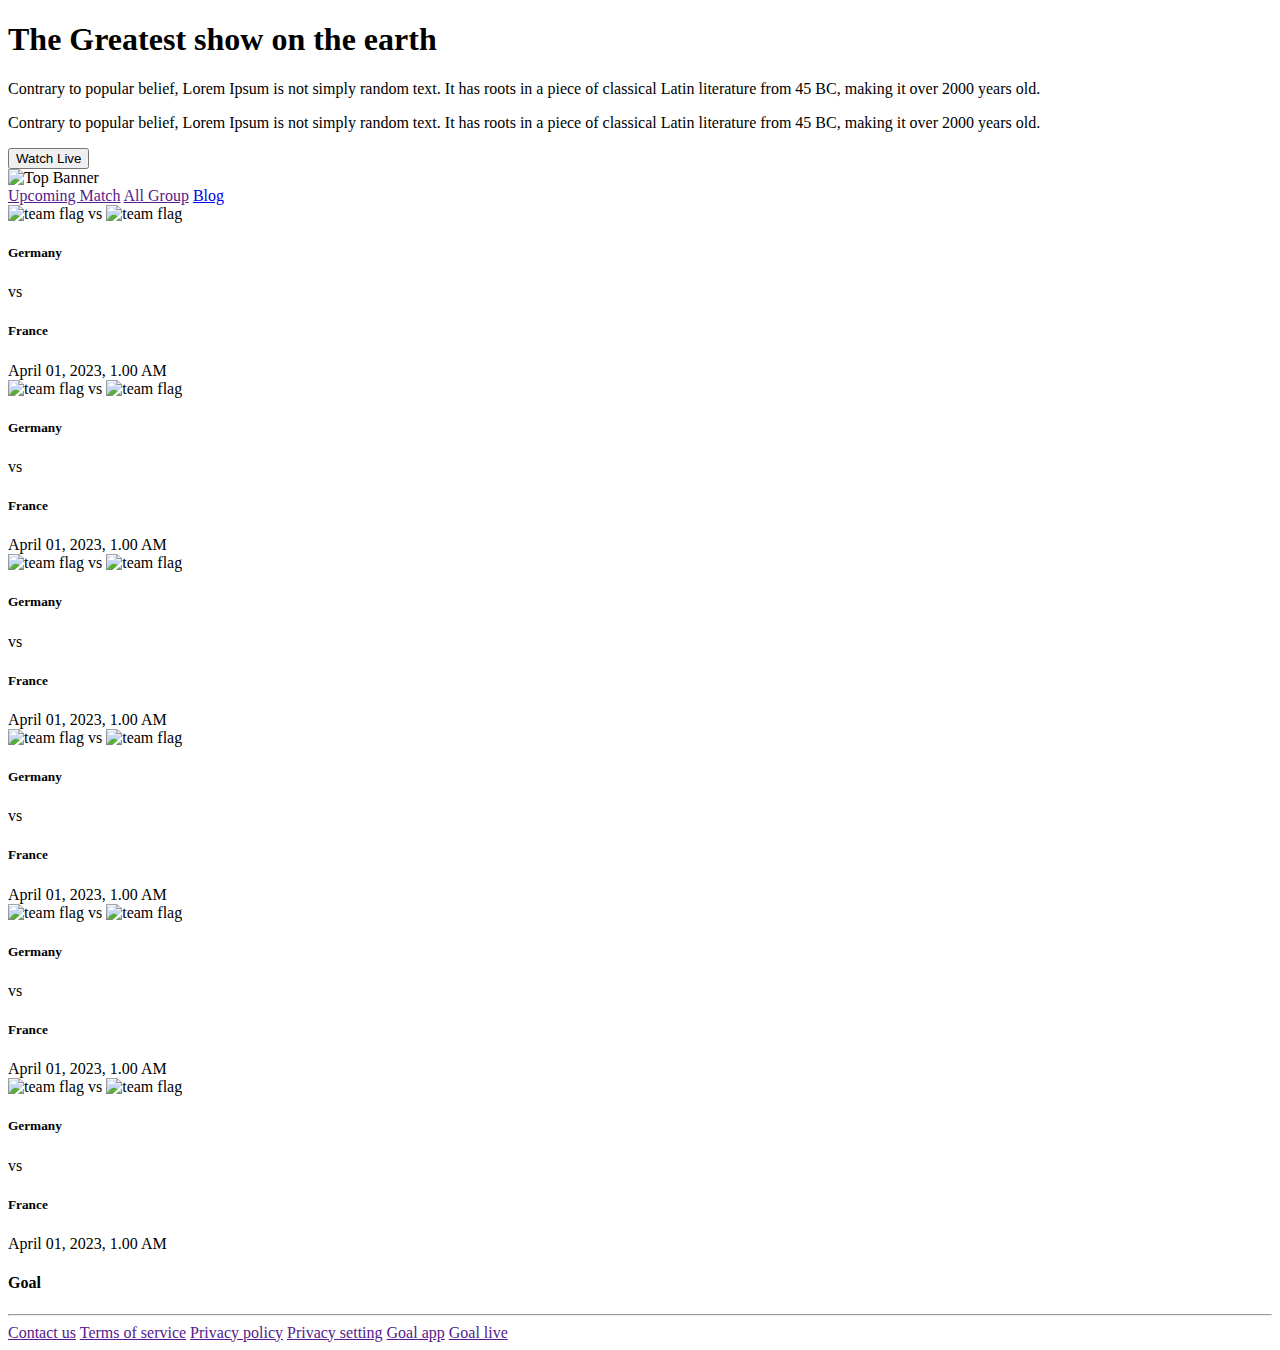
==== another page/upcoming-match.html @ c01456f8 "fix issues" ====
<!DOCTYPE html>
<html lang="en">
  <head>
    <meta charset="UTF-8" />
    <meta http-equiv="X-UA-Compatible" content="IE=edge" />
    <meta name="viewport" content="width=device-width, initial-scale=1.0" />
    <title>Goal 2022</title>
    <!-- font awesome -->
    <link
      rel="stylesheet"
      href="https://cdnjs.cloudflare.com/ajax/libs/font-awesome/6.1.1/css/all.min.css"
      integrity="sha512-KfkfwYDsLkIlwQp6LFnl8zNdLGxu9YAA1QvwINks4PhcElQSvqcyVLLD9aMhXd13uQjoXtEKNosOWaZqXgel0g=="
      crossorigin="anonymous"
      referrerpolicy="no-referrer"
    />

    <!-- css stylesheet -->
    <link rel="stylesheet" href="css/style.css" />
  </head>
  <body>
    <header>
      <div class="container">
        <!-- banner section -->
        <div id="banner">
          <div id="banner-text" class="one-half">
            <h1 class="title banner-title">The Greatest show on the earth</h1>
            <p class="banner-subtitle">
              Contrary to popular belief, Lorem Ipsum is not simply random text.
              It has roots in a piece of classical Latin literature from 45 BC,
              making it over 2000 years old.
            </p>
            <p class="banner-subtitle truncate">
              Contrary to popular belief, Lorem Ipsum is not simply random text.
              It has roots in a piece of classical Latin literature from 45 BC,
              making it over 2000 years old.
            </p>
            <button class="btn banner-btn">
              Watch Live <i class="fa-solid fa-arrow-right"></i>
            </button>
          </div>
          <div id="banner-img" class="one-half">
            <img src="images/banner-img.png" alt="Top Banner" />
          </div>
        </div>
      </div>
    </header>
    <main>
      <section>
        <div class="container">
          <!-- upcoming match section -->
          <div id="upcoming-match">
            <div id="tab-menu">
              <div class="menu">
                <a href="" class="btn menu-btn current">Upcoming Match</a>
                <a href="" class="btn menu-btn">All Group</a>
                <a href="../index.html" class="btn menu-btn">Blog</a>
              </div>
            </div>
            <!-- all matchs -->
            <div id="matchs">
              <div class="match">
                <div class="match-team-flag">
                  <img src="images/germany-flag.png" alt="team flag" />
                  <span>vs</span>
                  <img src="images/france-flag.png" alt="team flag" />
                </div>

                <div class="match-team-info">
                  <h5 class="team01">Germany</h5>
                  <span>vs</span>
                  <h5 class="team02">France</h5>
                </div>
                <div class="match-time">
                  <span>April 01, 2023, 1.00 AM</span>
                </div>
              </div>
              <div class="match">
                <div class="match-team-flag">
                  <img src="images/germany-flag.png" alt="team flag" />
                  <span>vs</span>
                  <img src="images/france-flag.png" alt="team flag" />
                </div>

                <div class="match-team-info">
                  <h5 class="team01">Germany</h5>
                  <span>vs</span>
                  <h5 class="team02">France</h5>
                </div>
                <div class="match-time">
                  <span>April 01, 2023, 1.00 AM</span>
                </div>
              </div>
              <div class="match">
                <div class="match-team-flag">
                  <img src="images/germany-flag.png" alt="team flag" />
                  <span>vs</span>
                  <img src="images/france-flag.png" alt="team flag" />
                </div>

                <div class="match-team-info">
                  <h5 class="team01">Germany</h5>
                  <span>vs</span>
                  <h5 class="team02">France</h5>
                </div>
                <div class="match-time">
                  <span>April 01, 2023, 1.00 AM</span>
                </div>
              </div>
              <div class="match">
                <div class="match-team-flag">
                  <img src="images/germany-flag.png" alt="team flag" />
                  <span>vs</span>
                  <img src="images/france-flag.png" alt="team flag" />
                </div>

                <div class="match-team-info">
                  <h5 class="team01">Germany</h5>
                  <span>vs</span>
                  <h5 class="team02">France</h5>
                </div>
                <div class="match-time">
                  <span>April 01, 2023, 1.00 AM</span>
                </div>
              </div>
              <div class="match">
                <div class="match-team-flag">
                  <img src="images/germany-flag.png" alt="team flag" />
                  <span>vs</span>
                  <img src="images/france-flag.png" alt="team flag" />
                </div>

                <div class="match-team-info">
                  <h5 class="team01">Germany</h5>
                  <span>vs</span>
                  <h5 class="team02">France</h5>
                </div>
                <div class="match-time">
                  <span>April 01, 2023, 1.00 AM</span>
                </div>
              </div>
              <div class="match">
                <div class="match-team-flag">
                  <img src="images/germany-flag.png" alt="team flag" />
                  <span>vs</span>
                  <img src="images/france-flag.png" alt="team flag" />
                </div>

                <div class="match-team-info">
                  <h5 class="team01">Germany</h5>
                  <span>vs</span>
                  <h5 class="team02">France</h5>
                </div>
                <div class="match-time">
                  <span>April 01, 2023, 1.00 AM</span>
                </div>
              </div>
            </div>
          </div>
        </div>
      </section>
    </main>
    <footer>
      <div class="container">
        <!-- footer section -->
        <h4 class="section-title">Goal</h4>
        <hr />
        <!-- footer menu -->
        <div class="footer-menu">
          <a href="">Contact us</a>
          <a href="">Terms of service</a>
          <a href="">Privacy policy</a>
          <a href="">Privacy setting</a>
          <a href="">Goal app</a>
          <a href="">Goal live</a>
        </div>
      </div>
    </footer>
  </body>
</html>
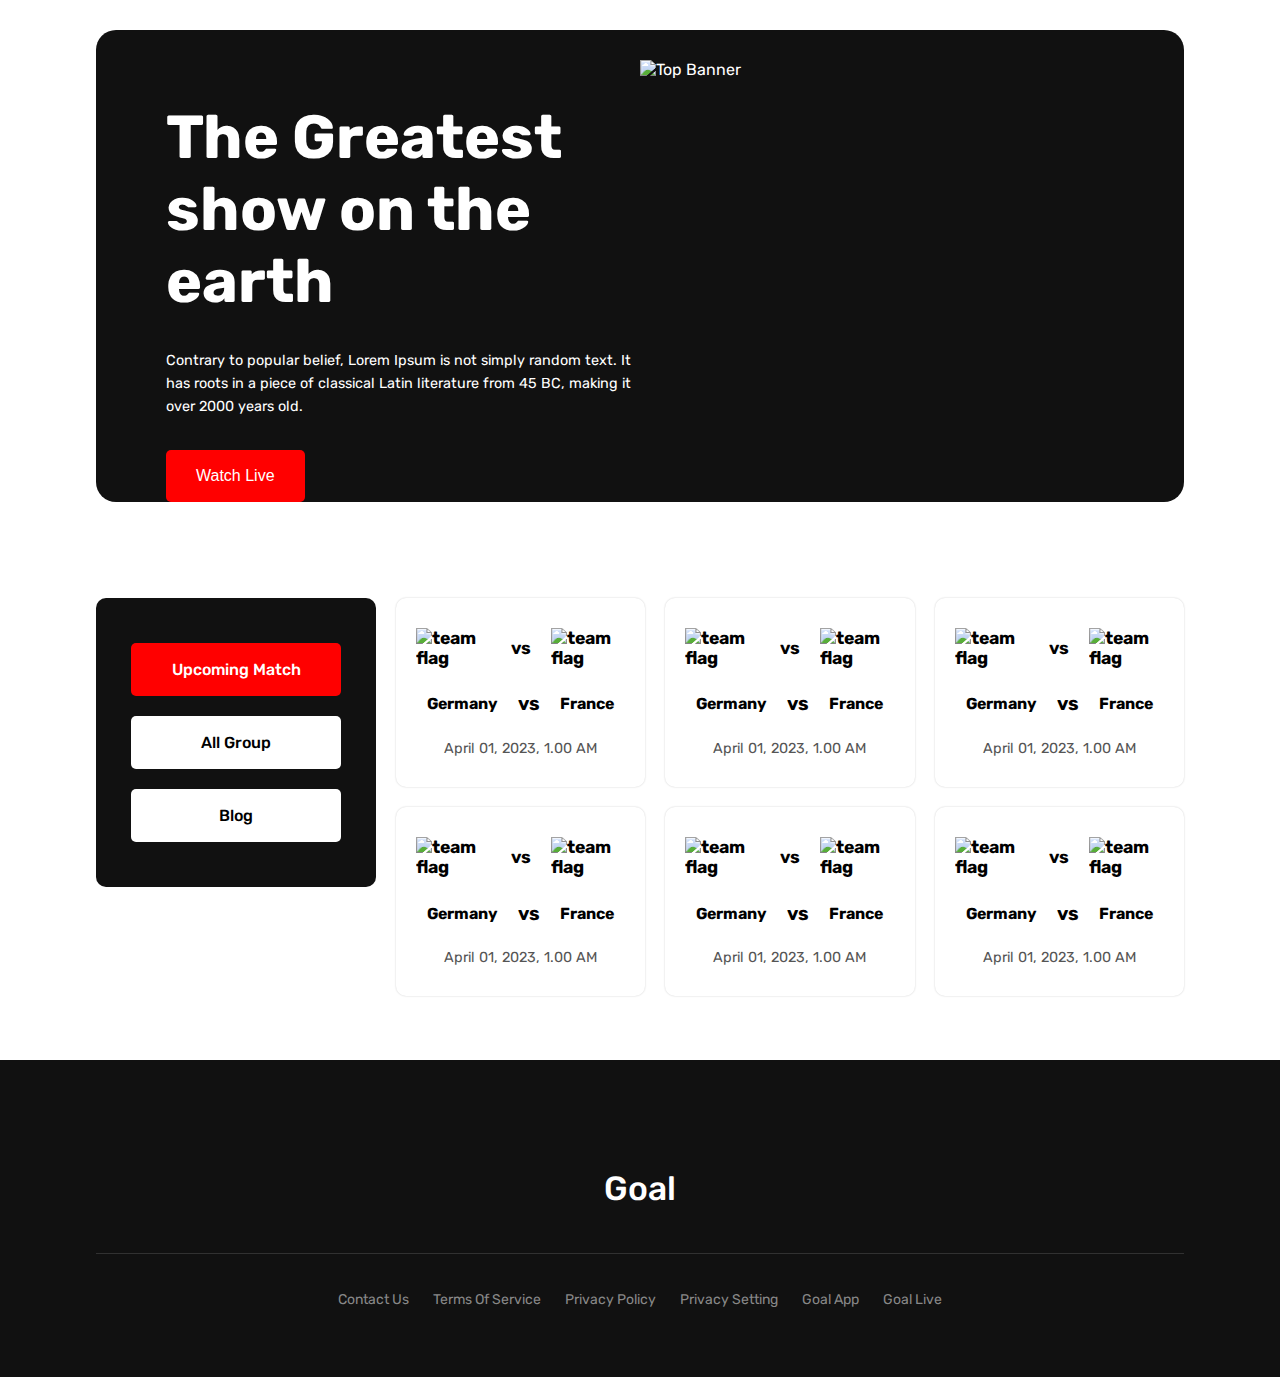
==== commit d82bb770: "file issue" ====
--- a/another page/upcoming-match.html
+++ b/another page/upcoming-match.html
@@ -15,7 +15,7 @@
     />
 
     <!-- css stylesheet -->
-    <link rel="stylesheet" href="css/style.css" />
+    <link rel="stylesheet" href="../css/style.css" />
   </head>
   <body>
     <header>
--- a/css/style.css
+++ b/css/style.css
@@ -0,0 +1,284 @@
+/* custom fonts */
+@import url("https://fonts.googleapis.com/css2?family=Lobster&family=Rubik:wght@400;500;600;700&display=swap");
+
+/* utilities */
+body {
+  font-family: "Rubik", sans-serif;
+  margin: 0;
+}
+.container {
+  width: 85%;
+  margin: auto;
+}
+
+/* banner styles */
+header {
+  padding-bottom: 6rem;
+}
+#banner {
+  display: flex;
+  justify-content: space-between;
+  background: #111;
+  color: #fff;
+  margin-top: 30px;
+  padding: 30px 70px 0 70px;
+  border-radius: 20px;
+}
+.one-half {
+  width: 50%;
+}
+#banner-text .title {
+  font-size: 3.8em;
+  margin-bottom: 0;
+}
+#banner-text .banner-subtitle {
+  font-size: 0.9em;
+  line-height: 1.6em;
+  margin: 2rem 0;
+}
+#banner-text .truncate {
+  font-size: 0.9em;
+  line-height: 1.6em;
+  margin: 2rem 0;
+  overflow: hidden;
+  text-overflow: ellipsis;
+  width: 200px;
+  white-space: nowrap;
+  display: none;
+}
+.btn {
+  border: none;
+  padding: 15px 28px;
+  background: red;
+  border-radius: 5px;
+  color: #fff;
+  font-weight: 500;
+  font-size: 1em;
+  cursor: pointer;
+  border: 2px solid transparent;
+  transition: all 0.5s;
+}
+.banner-btn:hover {
+  background-color: transparent;
+  border: 2px solid red;
+}
+.banner-btn i {
+  transition: all 0.5s;
+}
+.banner-btn:hover i {
+  transform: translateX(5px);
+}
+#banner-img img {
+  width: 100%;
+  display: block;
+}
+
+/* blog categories styles */
+#blog-categories,
+#upcoming-match {
+  display: grid;
+  grid-template-columns: 300px 1fr;
+  padding: 0 0 4rem 0;
+}
+.menu {
+  background: #111;
+  display: flex;
+  flex-direction: column;
+  margin-right: 20px;
+  padding: 35px;
+  border-radius: 10px;
+}
+.menu-btn {
+  text-decoration: none;
+  font-weight: 500;
+  margin: 10px 0;
+  background-color: #fff;
+  color: #000;
+  text-align: center;
+}
+.current {
+  background-color: red;
+  color: #fff;
+}
+.card-img img {
+  width: 100%;
+  display: block;
+}
+.card-body {
+  padding: 10px 20px;
+  box-shadow: 0 0 2px rgba(0, 0, 0, 0.2);
+  border-radius: 0 0 10px 10px;
+}
+#blogs,
+#matchs {
+  display: grid;
+  grid-template-columns: repeat(3, 1fr);
+  gap: 20px;
+}
+#blogs .transfer-btn {
+  background: transparent;
+  font-weight: 400;
+  border: 1px solid black;
+  border-radius: 4px;
+  font-size: 14px;
+  padding: 5px 15px;
+  cursor: pointer;
+}
+.card-title {
+  font-size: 1em;
+}
+.card-footer {
+  display: flex;
+  gap: 20px;
+}
+.card-footer span {
+  color: #777;
+  font-size: 14px;
+}
+.card-footer span i {
+  margin-right: 3px;
+}
+.view-btn {
+  text-align: center;
+  display: none;
+  margin: 0 auto;
+  margin-bottom: 4rem;
+}
+/* upcoming match styles */
+
+.match {
+  padding: 30px 20px;
+  box-shadow: 0 0 2px rgba(0, 0, 0, 0.2);
+  border-radius: 10px;
+}
+.match .match-team-flag {
+  display: flex;
+  justify-content: center;
+  align-items: center;
+  gap: 20px;
+  font-size: 1.1em;
+  font-weight: bold;
+}
+.match .match-team-info {
+  display: flex;
+  justify-content: center;
+  align-items: center;
+  gap: 20px;
+  font-size: 1.2em;
+  font-weight: bold;
+}
+.match-time {
+  text-align: center;
+  font-size: 0.9em;
+  color: #555;
+}
+
+/* footer styles  */
+footer {
+  text-align: center;
+  background-color: #111;
+  padding: 4rem 0;
+}
+footer .section-title {
+  color: #fff;
+  font-size: 2.1em;
+  font-weight: 500;
+}
+footer hr {
+  border: 1px solid rgba(241, 241, 241, 0.144);
+  border-top: 0;
+  border-left: 0;
+  border-right: 0;
+}
+.footer-menu {
+  margin-top: 2rem;
+}
+.footer-menu a {
+  text-decoration: none;
+  color: #fff;
+  display: inline-block;
+  padding: 5px 10px;
+  text-transform: capitalize;
+  font-size: 14px;
+  color: #888;
+}
+
+/* media queries */
+@media only screen and (max-width: 688px) {
+  #banner {
+    display: block;
+  }
+  .one-half {
+    width: 100%;
+  }
+  #banner-text .title {
+    font-size: 2.8em;
+  }
+  #banner-text .banner-subtitle {
+    display: none;
+  }
+  #banner-text .truncate {
+    display: block;
+  }
+  #banner .btn {
+    margin-bottom: 20px;
+  }
+  #blog-categories,
+  #upcoming-match {
+    display: inherit;
+  }
+  .menu {
+    background: transparent;
+    display: flex;
+    padding: 0 0 35px 0;
+    justify-content: center;
+    align-items: center;
+  }
+  .menu-btn {
+    border: 1px solid #ccc;
+    font-size: 1.3em;
+  }
+  #blogs,
+  #matchs {
+    grid-template-columns: 1fr;
+  }
+  .footer-menu a {
+    display: block;
+    font-size: 1.1em;
+  }
+}
+
+/* responsive for tablet device */
+@media only screen and (min-width: 688px) and (max-width: 992px) {
+  #banner-text .title {
+    font-size: 2.8em;
+  }
+  #banner-text .banner-subtitle {
+    display: none;
+  }
+  #banner-text .truncate {
+    display: block;
+  }
+  #blog-categories,
+  #upcoming-match {
+    display: inherit;
+  }
+  .menu {
+    background: transparent;
+    display: flex;
+    flex-direction: row;
+    gap: 10px;
+    padding: 0 0 35px 0;
+  }
+  .menu-btn {
+    width: 100%;
+    border: 1px solid #ccc;
+  }
+  .view-btn {
+    display: block;
+  }
+  #blogs,
+  #matchs {
+    grid-template-columns: repeat(2, 1fr);
+  }
+}
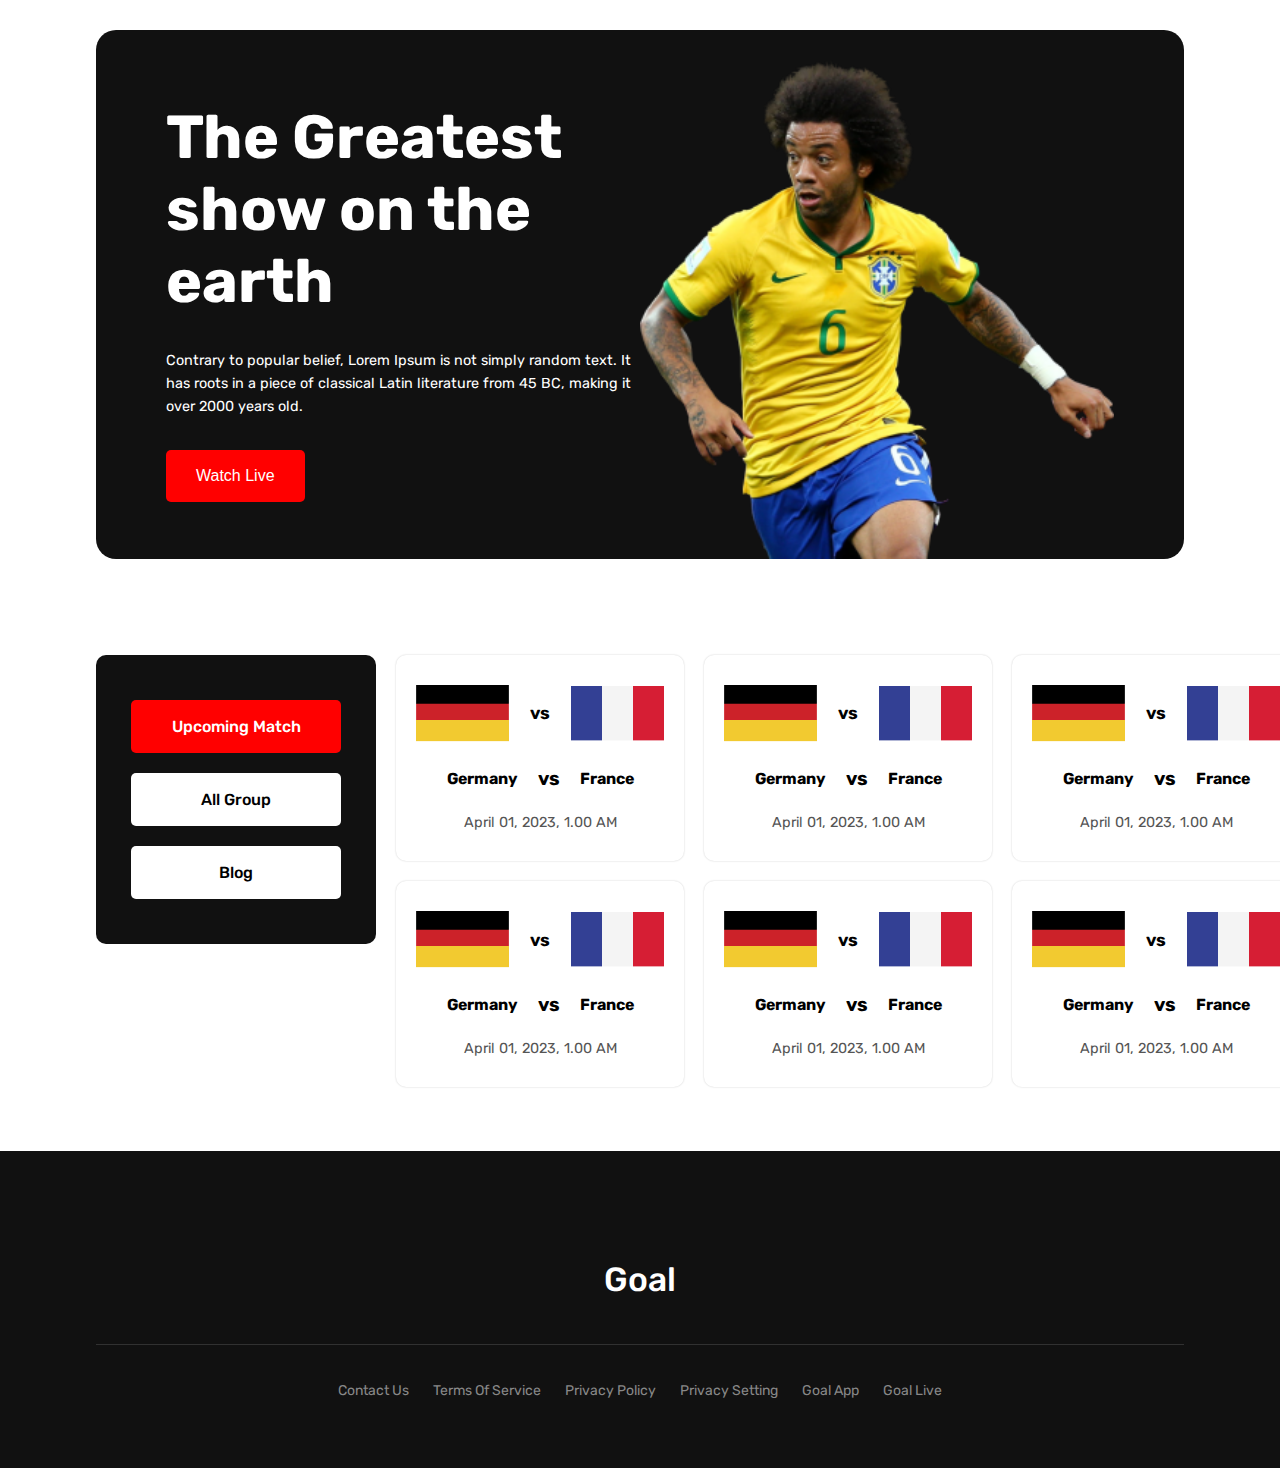
==== commit ba082a0b: "image issue" ====
--- a/another page/upcoming-match.html
+++ b/another page/upcoming-match.html
@@ -39,7 +39,7 @@
             </button>
           </div>
           <div id="banner-img" class="one-half">
-            <img src="images/banner-img.png" alt="Top Banner" />
+            <img src="../images/banner-img.png" alt="Top Banner" />
           </div>
         </div>
       </div>
@@ -60,9 +60,9 @@
             <div id="matchs">
               <div class="match">
                 <div class="match-team-flag">
-                  <img src="images/germany-flag.png" alt="team flag" />
+                  <img src="../images/germany-flag.png" alt="team flag" />
                   <span>vs</span>
-                  <img src="images/france-flag.png" alt="team flag" />
+                  <img src="../images/france-flag.png" alt="team flag" />
                 </div>
 
                 <div class="match-team-info">
@@ -76,9 +76,9 @@
               </div>
               <div class="match">
                 <div class="match-team-flag">
-                  <img src="images/germany-flag.png" alt="team flag" />
+                  <img src="../images/germany-flag.png" alt="team flag" />
                   <span>vs</span>
-                  <img src="images/france-flag.png" alt="team flag" />
+                  <img src="../images/france-flag.png" alt="team flag" />
                 </div>
 
                 <div class="match-team-info">
@@ -92,9 +92,9 @@
               </div>
               <div class="match">
                 <div class="match-team-flag">
-                  <img src="images/germany-flag.png" alt="team flag" />
+                  <img src="../images/germany-flag.png" alt="team flag" />
                   <span>vs</span>
-                  <img src="images/france-flag.png" alt="team flag" />
+                  <img src="../images/france-flag.png" alt="team flag" />
                 </div>
 
                 <div class="match-team-info">
@@ -108,9 +108,9 @@
               </div>
               <div class="match">
                 <div class="match-team-flag">
-                  <img src="images/germany-flag.png" alt="team flag" />
+                  <img src="../images/germany-flag.png" alt="team flag" />
                   <span>vs</span>
-                  <img src="images/france-flag.png" alt="team flag" />
+                  <img src="../images/france-flag.png" alt="team flag" />
                 </div>
 
                 <div class="match-team-info">
@@ -124,9 +124,9 @@
               </div>
               <div class="match">
                 <div class="match-team-flag">
-                  <img src="images/germany-flag.png" alt="team flag" />
+                  <img src="../images/germany-flag.png" alt="team flag" />
                   <span>vs</span>
-                  <img src="images/france-flag.png" alt="team flag" />
+                  <img src="../images/france-flag.png" alt="team flag" />
                 </div>
 
                 <div class="match-team-info">
@@ -140,9 +140,9 @@
               </div>
               <div class="match">
                 <div class="match-team-flag">
-                  <img src="images/germany-flag.png" alt="team flag" />
+                  <img src="../images/germany-flag.png" alt="team flag" />
                   <span>vs</span>
-                  <img src="images/france-flag.png" alt="team flag" />
+                  <img src="../images/france-flag.png" alt="team flag" />
                 </div>
 
                 <div class="match-team-info">
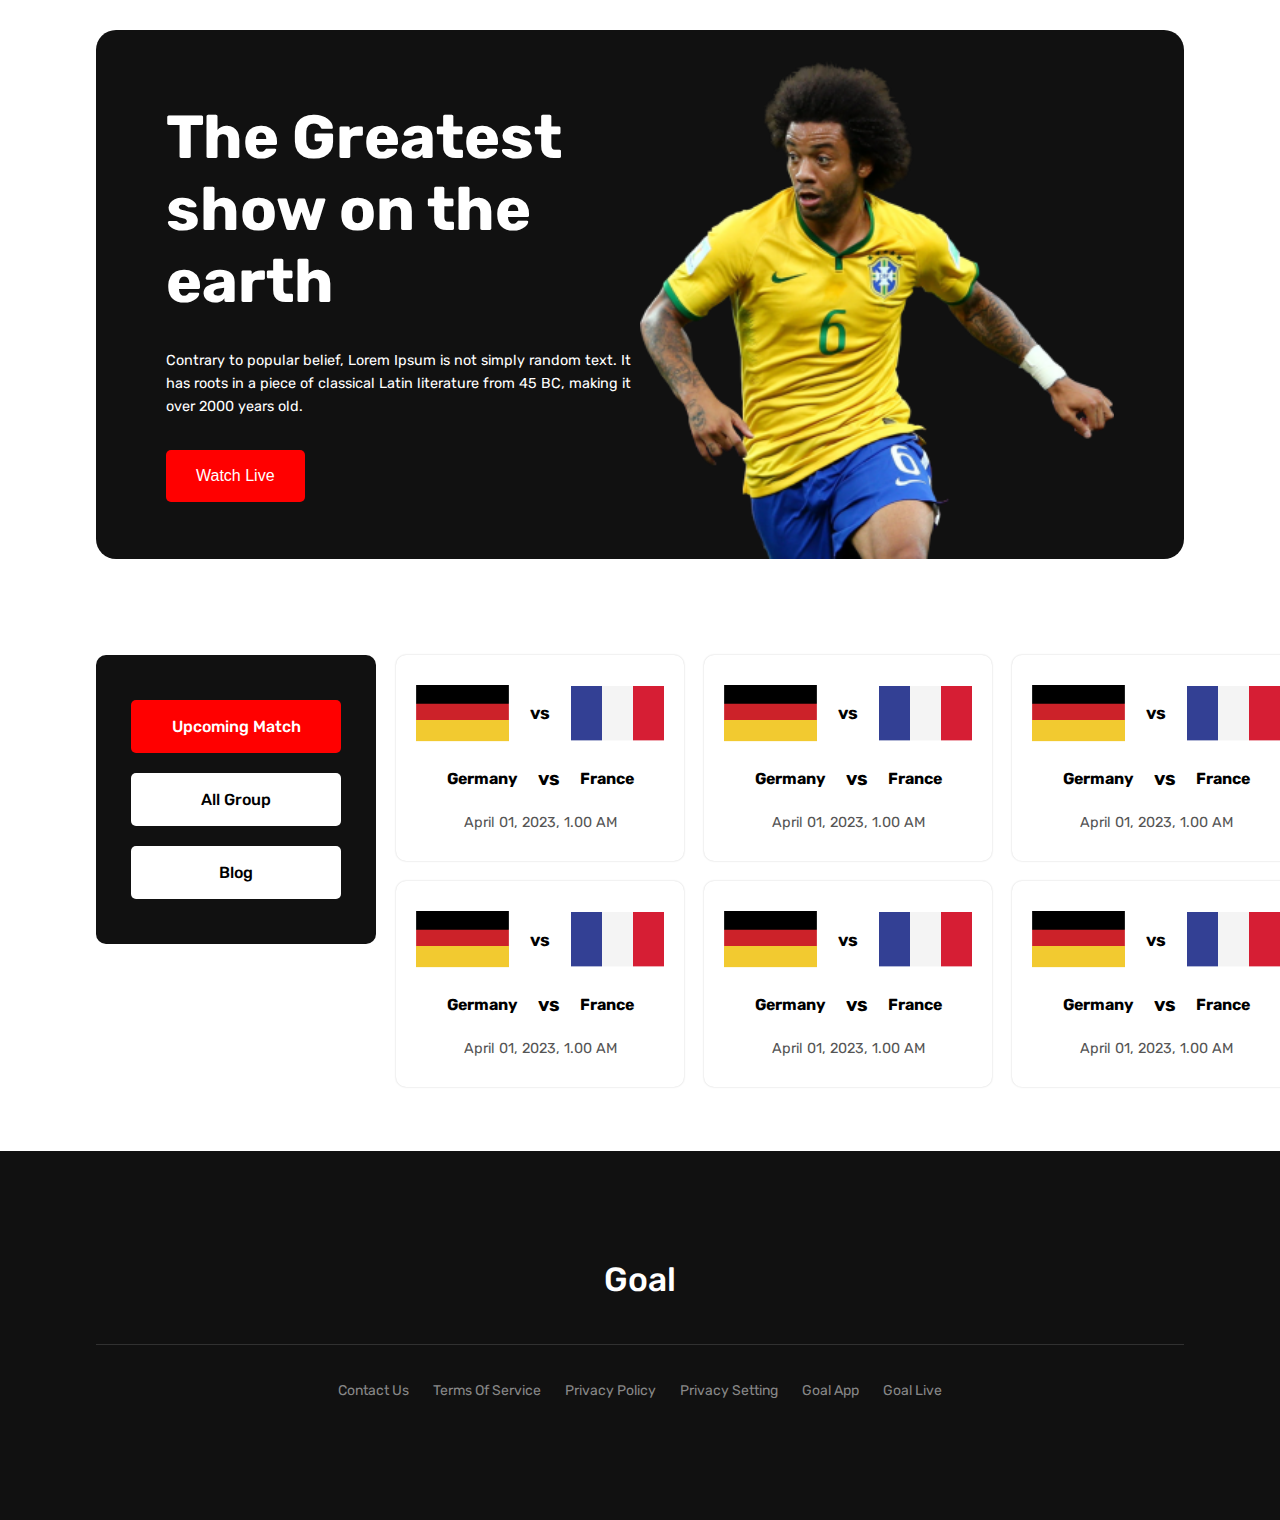
==== commit 522a2c98: "add social icon" ====
--- a/another page/upcoming-match.html
+++ b/another page/upcoming-match.html
@@ -173,6 +173,15 @@
           <a href="">Goal app</a>
           <a href="">Goal live</a>
         </div>
+        <div class="social">
+          <a href="https://www.facebook.com/"
+            ><i class="fab fa-facebook-f"></i
+          ></a>
+          <a href="https://twitter.com"><i class="fa-brands fa-twitter"></i></a>
+          <a href="https://www.instagram.com/"
+            ><i class="fab fa-instagram"></i
+          ></a>
+        </div>
       </div>
     </footer>
   </body>
--- a/css/style.css
+++ b/css/style.css
@@ -202,6 +202,17 @@
   font-size: 14px;
   color: #888;
 }
+.social {
+  margin-top: 2rem;
+}
+.social a {
+  text-decoration: none;
+}
+.social a i {
+  color: #fff;
+  font-size: 1.1em;
+  margin: 0 10px;
+}
 
 /* media queries */
 @media only screen and (max-width: 688px) {
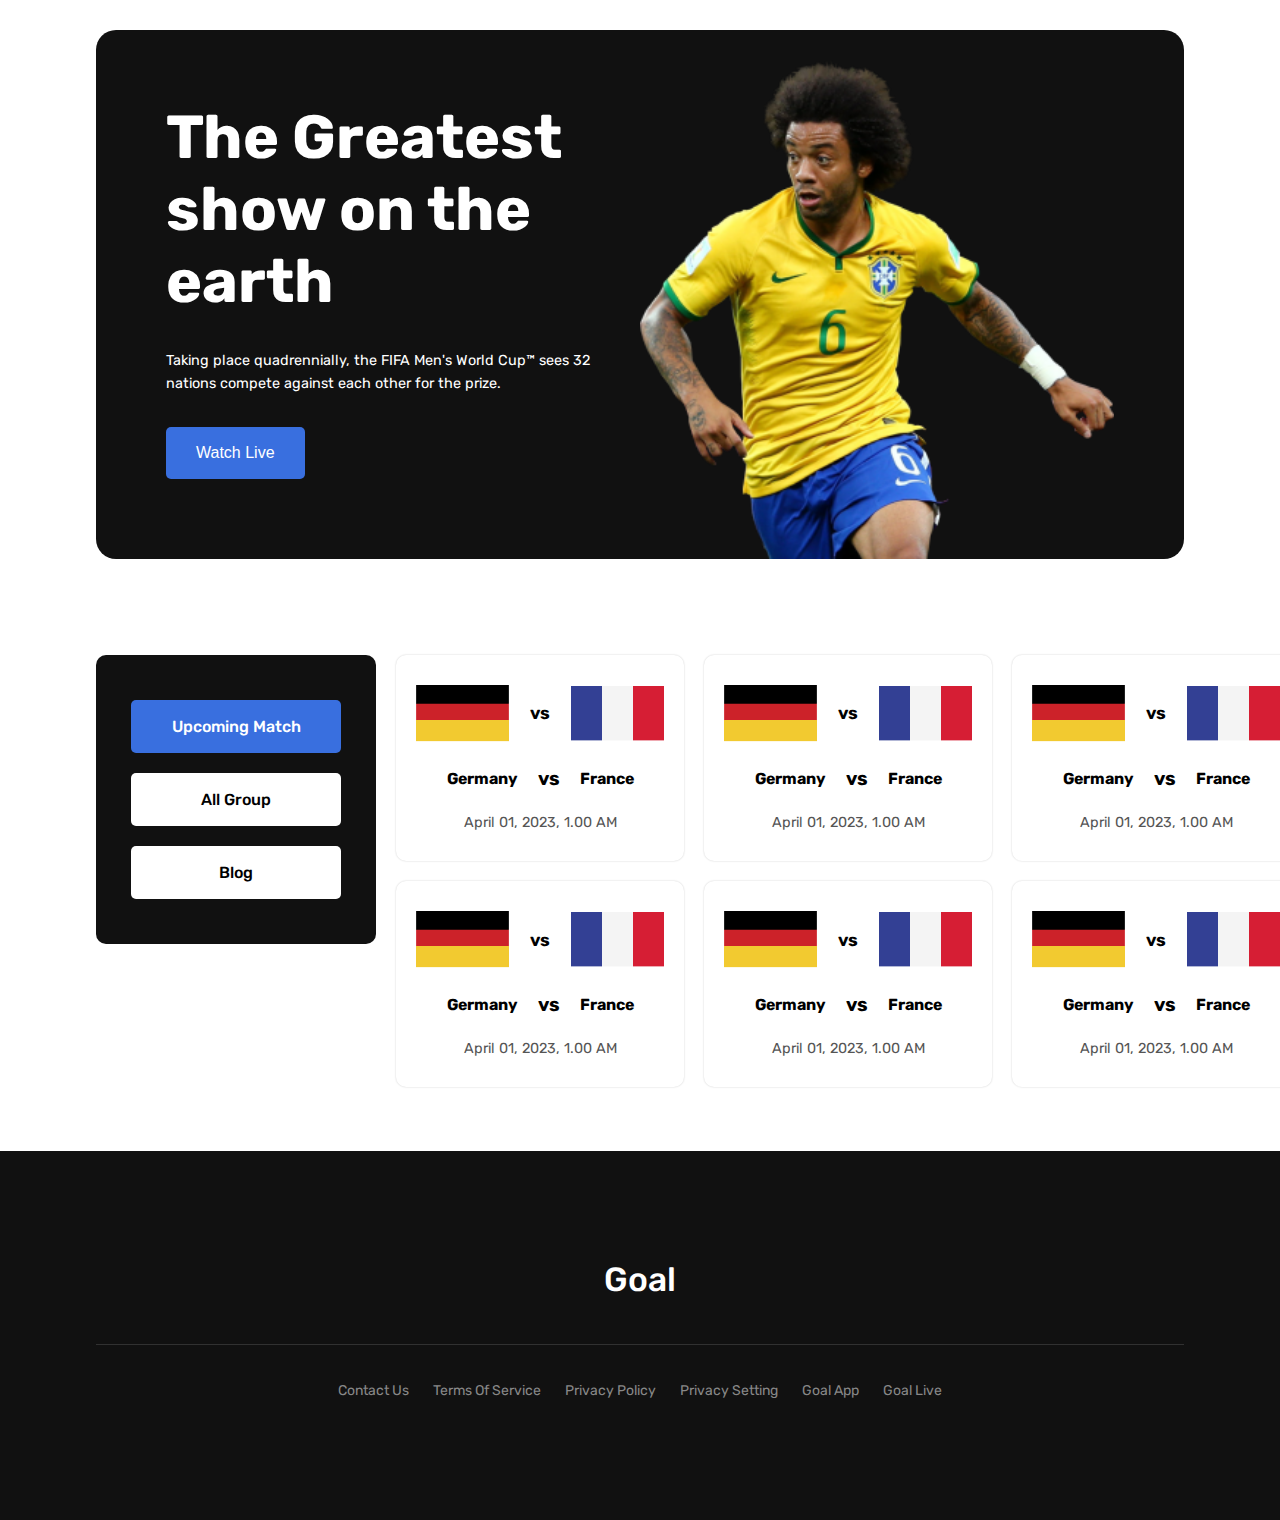
==== commit d6eba66b: "some changes" ====
--- a/another page/upcoming-match.html
+++ b/another page/upcoming-match.html
@@ -5,6 +5,8 @@
     <meta http-equiv="X-UA-Compatible" content="IE=edge" />
     <meta name="viewport" content="width=device-width, initial-scale=1.0" />
     <title>Goal 2022</title>
+    <!-- favicon -->
+    <link rel="icon" type="image/png" href="../images/favicon.png" />
     <!-- font awesome -->
     <link
       rel="stylesheet"
@@ -25,14 +27,12 @@
           <div id="banner-text" class="one-half">
             <h1 class="title banner-title">The Greatest show on the earth</h1>
             <p class="banner-subtitle">
-              Contrary to popular belief, Lorem Ipsum is not simply random text.
-              It has roots in a piece of classical Latin literature from 45 BC,
-              making it over 2000 years old.
+              Taking place quadrennially, the FIFA Men's World Cup™ sees 32
+              nations compete against each other for the prize.
             </p>
             <p class="banner-subtitle truncate">
-              Contrary to popular belief, Lorem Ipsum is not simply random text.
-              It has roots in a piece of classical Latin literature from 45 BC,
-              making it over 2000 years old.
+              Taking place quadrennially, the FIFA Men's World Cup™ sees 32
+              nations compete against each other for the prize.
             </p>
             <button class="btn banner-btn">
               Watch Live <i class="fa-solid fa-arrow-right"></i>
--- a/css/style.css
+++ b/css/style.css
@@ -49,7 +49,7 @@
 .btn {
   border: none;
   padding: 15px 28px;
-  background: red;
+  background: #396fdf;
   border-radius: 5px;
   color: #fff;
   font-weight: 500;
@@ -60,7 +60,7 @@
 }
 .banner-btn:hover {
   background-color: transparent;
-  border: 2px solid red;
+  border: 2px solid #396fdf;
 }
 .banner-btn i {
   transition: all 0.5s;
@@ -97,7 +97,7 @@
   text-align: center;
 }
 .current {
-  background-color: red;
+  background-color: #396fdf;
   color: #fff;
 }
 .card-img img {
@@ -212,6 +212,10 @@
   color: #fff;
   font-size: 1.1em;
   margin: 0 10px;
+  transition: all 0.5s;
+}
+.social a i:hover {
+  color: #396fdf;
 }
 
 /* media queries */
